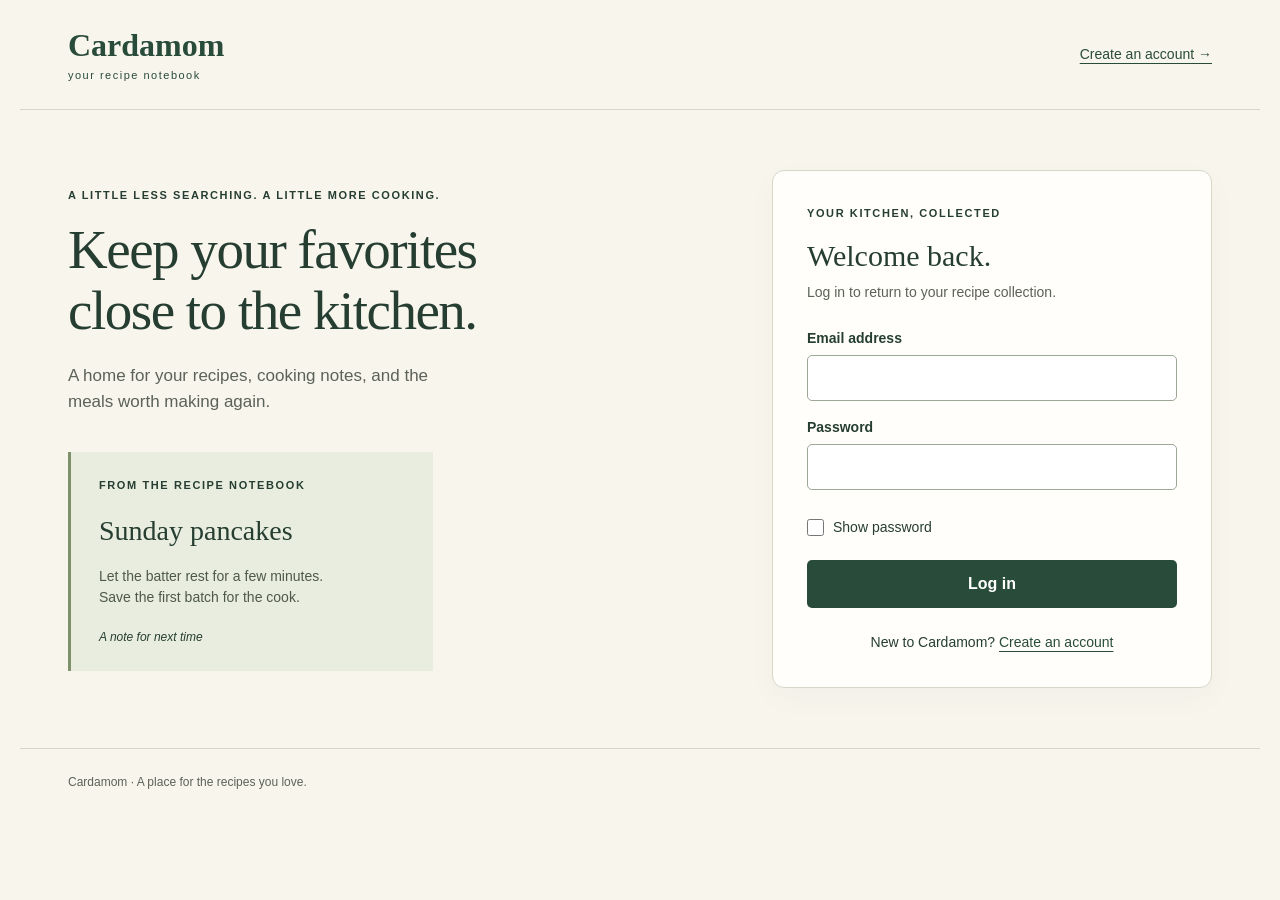
==== frontend/index.html @ 7dbc4720 "Add frontend authentication pages and backend integration" ====
<!doctype html>
<html lang="en">
  <head>
    <meta charset="utf-8" />
    <meta name="viewport" content="width=device-width, initial-scale=1" />
    <title>Log in | Cardamom</title>
    <link rel="stylesheet" href="styles.css" />
    <script src="auth.js" defer></script>
  </head>
  <body>
    <header class="site-header">
      <a class="brand" href="index.html"
        >Cardamom<span>your recipe notebook</span></a
      >
      <a class="header-link" href="register.html">Create an account &rarr;</a>
    </header>
    <main class="auth-layout">
      <section class="introduction" aria-labelledby="intro-title">
        <p class="eyebrow">A little less searching. A little more cooking.</p>
        <h1 id="intro-title">Keep your favorites<br />close to the kitchen.</h1>
        <p class="intro-copy">
          A home for your recipes, cooking notes, and the meals worth making
          again.
        </p>
        <div class="recipe-note" aria-label="Example cooking note">
          <p class="eyebrow">From the recipe notebook</p>
          <h2>Sunday pancakes</h2>
          <p>
            Let the batter rest for a few minutes.<br />Save the first batch for
            the cook.
          </p>
          <span class="note-tag">A note for next time</span>
        </div>
      </section>
      <section class="form-card" aria-labelledby="form-title">
        <p class="eyebrow">Your kitchen, collected</p>
        <h2 id="form-title">Welcome back.</h2>
        <p class="form-intro">Log in to return to your recipe collection.</p>
        <noscript
          ><p class="form-message">
            Enable JavaScript to try this form preview.
          </p></noscript
        >
        <form id="auth-form" data-mode="login" novalidate>
          <div class="field">
            <label for="email">Email address</label>
            <input
              id="email"
              type="email"
              autocomplete="username"
              required
              aria-describedby="email-error"
            />
            <p id="email-error" class="field-error"></p>
          </div>
          <div class="field">
            <label for="password">Password</label>
            <input
              id="password"
              type="password"
              autocomplete="current-password"
              required
              aria-describedby="password-error"
            />
            <p id="password-error" class="field-error"></p>
          </div>
          <label class="checkbox-label"
            ><input id="show-password" type="checkbox" /> Show password</label
          >
          <button class="submit-button" type="submit" disabled>Log in</button>
          <button id="logout-button" class="submit-button" type="button" hidden>Log out</button>
          <p
            id="form-message"
            class="form-message"
            role="status"
            aria-live="polite"
            hidden
          ></p>
        </form>
        <p class="switch-page">
          New to Cardamom? <a href="register.html">Create an account</a>
        </p>
      </section>
    </main>
    <footer>Cardamom &middot; A place for the recipes you love.</footer>
  </body>
</html>
---- frontend/styles.css ----
:root {
  color-scheme: light;
  --paper: #f8f5ed;
  --ink: #263e31;
  --muted: #5b6258;
  --line: #d5d7c9;
  --green: #294c3a;
  --error: #a62f25;
}

* {
  box-sizing: border-box;
}
body {
  margin: 0;
  background: var(--paper);
  color: var(--ink);
  font-family: Arial, sans-serif;
  line-height: 1.5;
}
a {
  color: var(--green);
  text-underline-offset: 4px;
}
a:hover {
  text-decoration-thickness: 2px;
}
button,
input {
  font: inherit;
}
button,
a,
input {
  -webkit-tap-highlight-color: transparent;
}
:focus-visible {
  outline: 3px solid #a9632d;
  outline-offset: 4px;
}
.site-header {
  max-width: 1240px;
  margin: auto;
  padding: 28px 48px;
  display: flex;
  justify-content: space-between;
  align-items: center;
  gap: 24px;
  border-bottom: 1px solid var(--line);
}
.brand {
  font-family: Georgia, serif;
  font-size: 32px;
  font-weight: bold;
  line-height: 1.1;
  text-decoration: none;
}
.brand span {
  display: block;
  margin-top: 6px;
  font-family: Arial, sans-serif;
  font-size: 11px;
  font-weight: normal;
  letter-spacing: 1.5px;
}
.header-link {
  font-size: 14px;
}
.auth-layout {
  max-width: 1240px;
  margin: auto;
  padding: 60px 48px;
  display: grid;
  grid-template-columns: 1fr 440px;
  align-items: center;
  gap: 80px;
}
.eyebrow {
  margin: 0 0 16px;
  font-size: 11px;
  letter-spacing: 1.6px;
  text-transform: uppercase;
  font-weight: bold;
}
h1,
h2 {
  font-family: Georgia, serif;
  font-weight: normal;
}
h1 {
  margin: 0 0 22px;
  font-size: clamp(38px, 4.3vw, 56px);
  line-height: 1.1;
  letter-spacing: -1.5px;
}
.intro-copy {
  max-width: 400px;
  color: var(--muted);
  font-size: 17px;
}
.recipe-note {
  max-width: 365px;
  margin-top: 38px;
  padding: 25px 28px;
  background: #e8eddf;
  border-left: 3px solid #7d926a;
}
.recipe-note h2 {
  margin: 0 0 12px;
  font-size: 28px;
}
.recipe-note p:not(.eyebrow) {
  color: #4f5949;
  font-size: 14px;
}
.note-tag {
  display: block;
  margin-top: 20px;
  font-size: 12px;
  font-style: italic;
}
.form-card {
  padding: 34px;
  background: #fffefa;
  border: 1px solid var(--line);
  border-radius: 12px;
  box-shadow: 0 10px 30px #263e3108;
}
.form-card h2 {
  margin: 0 0 8px;
  font-size: 30px;
  line-height: 1.2;
}
.form-intro {
  margin: 0 0 25px;
  color: var(--muted);
  font-size: 14px;
}
.field {
  margin-bottom: 16px;
}
.field label {
  display: block;
  margin-bottom: 6px;
  font-size: 14px;
  font-weight: bold;
}
.field input {
  display: block;
  width: 100%;
  min-height: 46px;
  padding: 10px 12px;
  color: var(--ink);
  background: #fff;
  border: 1px solid #9da798;
  border-radius: 5px;
}
.field input[aria-invalid="true"] {
  border-color: var(--error);
}
.field-error {
  margin: 5px 0 0;
  color: var(--error);
  font-size: 13px;
}
.field-error:empty {
  display: none;
}
.checkbox-label {
  display: flex;
  align-items: center;
  gap: 9px;
  min-height: 44px;
  margin-bottom: 10px;
  font-size: 14px;
  cursor: pointer;
}
.checkbox-label input {
  width: 17px;
  height: 17px;
  margin: 0;
  accent-color: var(--green);
}
.submit-button {
  width: 100%;
  min-height: 48px;
  padding: 12px;
  color: #fff;
  background: var(--green);
  border: 0;
  border-radius: 5px;
  font-weight: bold;
  cursor: pointer;
}
.submit-button:hover {
  background: #1d382a;
}
.submit-button:disabled {
  opacity: 0.5;
  cursor: not-allowed;
}
.form-message {
  margin: 16px 0 0;
  padding: 12px;
  border-left: 3px solid #a9632d;
  background: #f7eee2;
  font-size: 14px;
}
.switch-page {
  margin: 24px 0 0;
  font-size: 14px;
  text-align: center;
}
footer {
  max-width: 1240px;
  margin: auto;
  padding: 24px 48px;
  border-top: 1px solid var(--line);
  color: var(--muted);
  font-size: 12px;
}

@media (max-width: 900px) {
  .site-header,
  footer {
    padding-right: 24px;
    padding-left: 24px;
  }
  .auth-layout {
    padding: 40px 24px;
    grid-template-columns: 1fr 1fr;
    gap: 30px;
  }
  .form-card {
    padding: 24px;
  }
}

@media (max-width: 680px) {
  .site-header {
    padding: 22px 20px;
    flex-wrap: wrap;
    gap: 18px;
  }
  .brand {
    font-size: 28px;
  }
  .header-link {
    font-size: 13px;
  }
  .auth-layout {
    padding: 30px 20px;
    grid-template-columns: 1fr;
    gap: 26px;
  }
  h1 {
    font-size: 38px;
  }
  h1 br {
    display: none;
  }
  .intro-copy {
    margin-bottom: 0;
    font-size: 15px;
  }
  .recipe-note {
    display: none;
  }
  .form-card {
    padding: 24px 20px;
  }
  .form-card h2 {
    font-size: 28px;
  }
  footer {
    padding: 20px;
  }
}

/* Hide login fields after the server confirms a session. */
.checkbox-label[hidden],
.submit-button[hidden] {
  display: none;
}
.form-message.is-success {
  border-left-color: var(--green);
  background: #e8eddf;
}
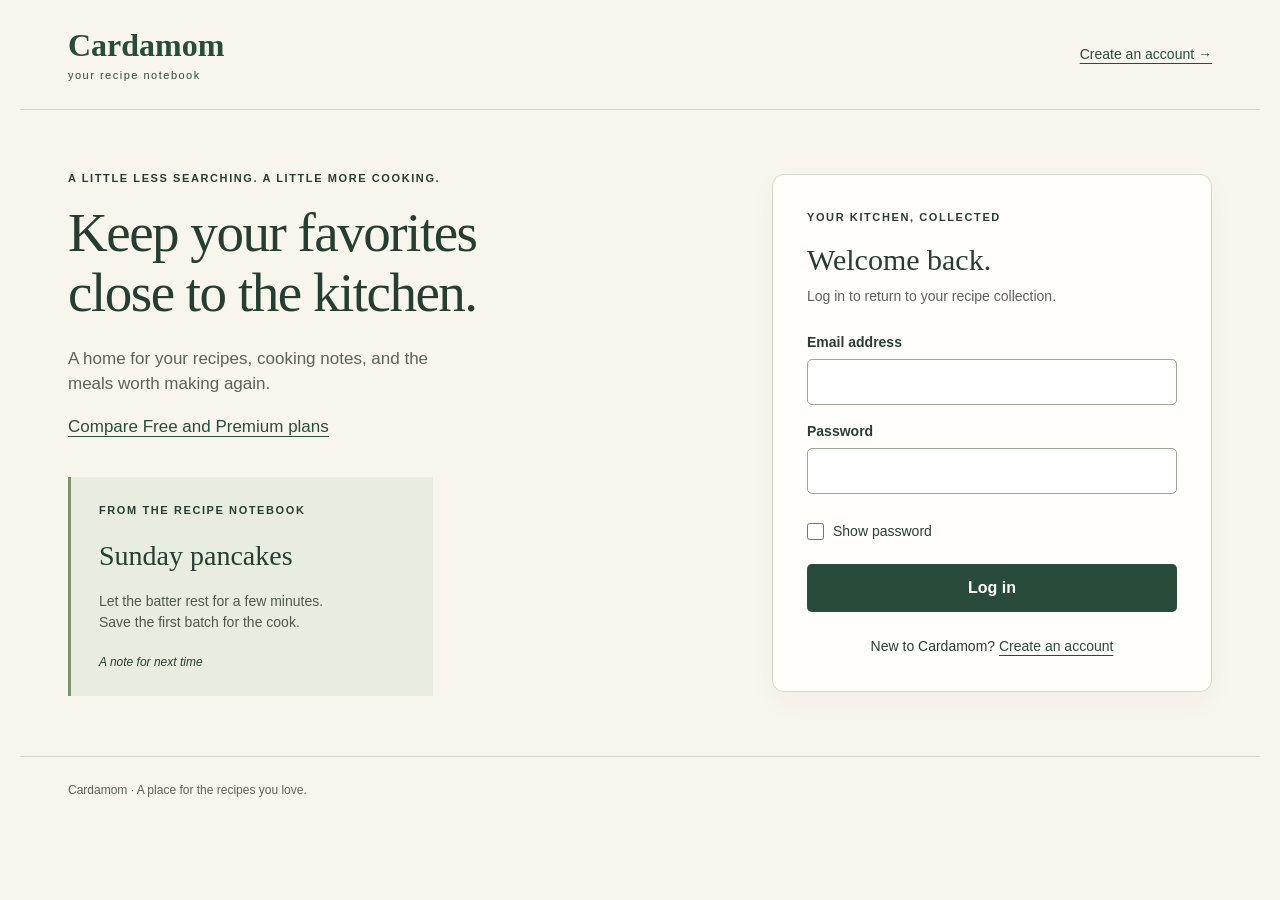
==== commit ddf84344: "Add Compare Plans navigation links" ====
--- a/frontend/index.html
+++ b/frontend/index.html
@@ -9,9 +9,7 @@
   </head>
   <body>
     <header class="site-header">
-      <a class="brand" href="index.html"
-        >Cardamom<span>your recipe notebook</span></a
-      >
+      <a class="brand" href="index.html">Cardamom<span>your recipe notebook</span></a>
       <a class="header-link" href="register.html">Create an account &rarr;</a>
     </header>
     <main class="auth-layout">
@@ -19,16 +17,15 @@
         <p class="eyebrow">A little less searching. A little more cooking.</p>
         <h1 id="intro-title">Keep your favorites<br />close to the kitchen.</h1>
         <p class="intro-copy">
-          A home for your recipes, cooking notes, and the meals worth making
-          again.
+          A home for your recipes, cooking notes, and the meals worth making again.
+        </p>
+        <p class="intro-copy">
+          <a href="plans.html">Compare Free and Premium plans</a>
         </p>
         <div class="recipe-note" aria-label="Example cooking note">
           <p class="eyebrow">From the recipe notebook</p>
           <h2>Sunday pancakes</h2>
-          <p>
-            Let the batter rest for a few minutes.<br />Save the first batch for
-            the cook.
-          </p>
+          <p>Let the batter rest for a few minutes.<br />Save the first batch for the cook.</p>
           <span class="note-tag">A note for next time</span>
         </div>
       </section>
@@ -36,11 +33,7 @@
         <p class="eyebrow">Your kitchen, collected</p>
         <h2 id="form-title">Welcome back.</h2>
         <p class="form-intro">Log in to return to your recipe collection.</p>
-        <noscript
-          ><p class="form-message">
-            Enable JavaScript to try this form preview.
-          </p></noscript
-        >
+        <noscript><p class="form-message">Enable JavaScript to try this form preview.</p></noscript>
         <form id="auth-form" data-mode="login" novalidate>
           <div class="field">
             <label for="email">Email address</label>
@@ -69,17 +62,9 @@
           >
           <button class="submit-button" type="submit" disabled>Log in</button>
           <button id="logout-button" class="submit-button" type="button" hidden>Log out</button>
-          <p
-            id="form-message"
-            class="form-message"
-            role="status"
-            aria-live="polite"
-            hidden
-          ></p>
+          <p id="form-message" class="form-message" role="status" aria-live="polite" hidden></p>
         </form>
-        <p class="switch-page">
-          New to Cardamom? <a href="register.html">Create an account</a>
-        </p>
+        <p class="switch-page">New to Cardamom? <a href="register.html">Create an account</a></p>
       </section>
     </main>
     <footer>Cardamom &middot; A place for the recipes you love.</footer>
--- a/frontend/styles.css
+++ b/frontend/styles.css
@@ -155,7 +155,7 @@
   border: 1px solid #9da798;
   border-radius: 5px;
 }
-.field input[aria-invalid="true"] {
+.field input[aria-invalid='true'] {
   border-color: var(--error);
 }
 .field-error {
